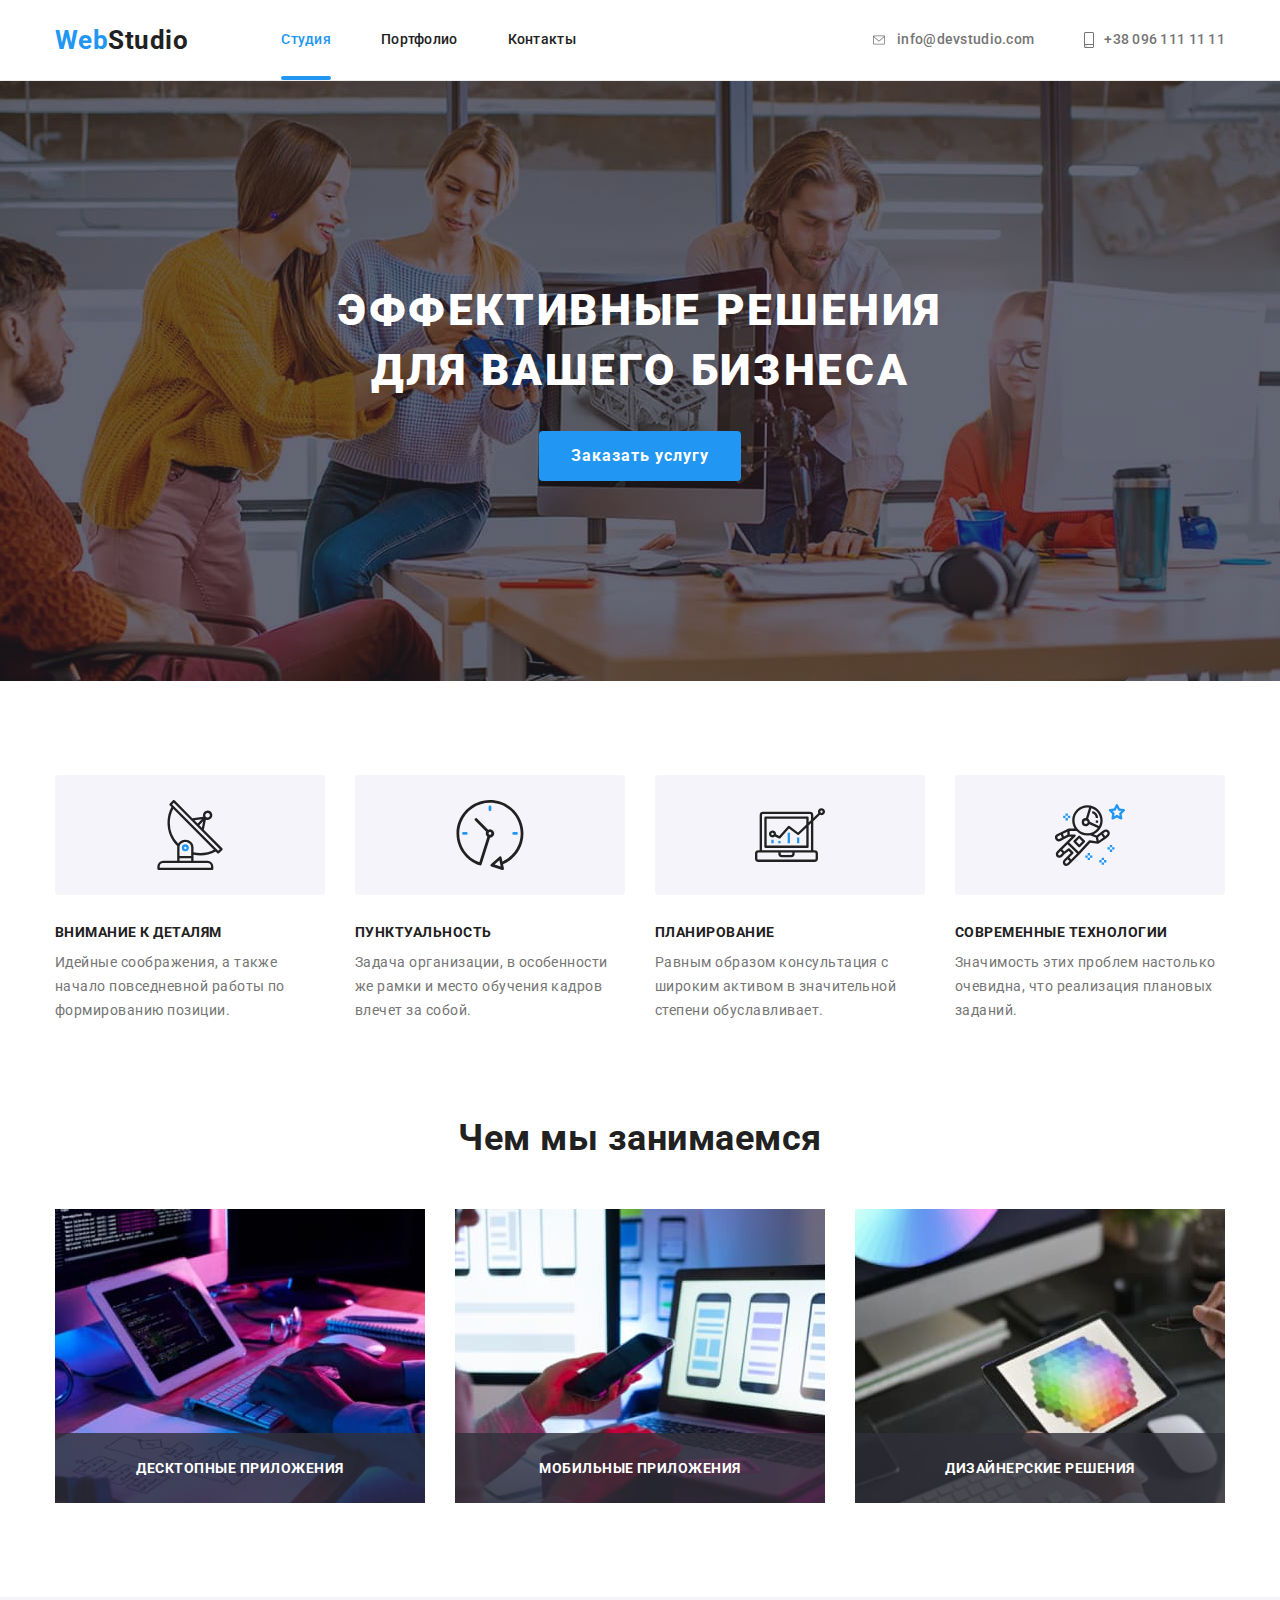
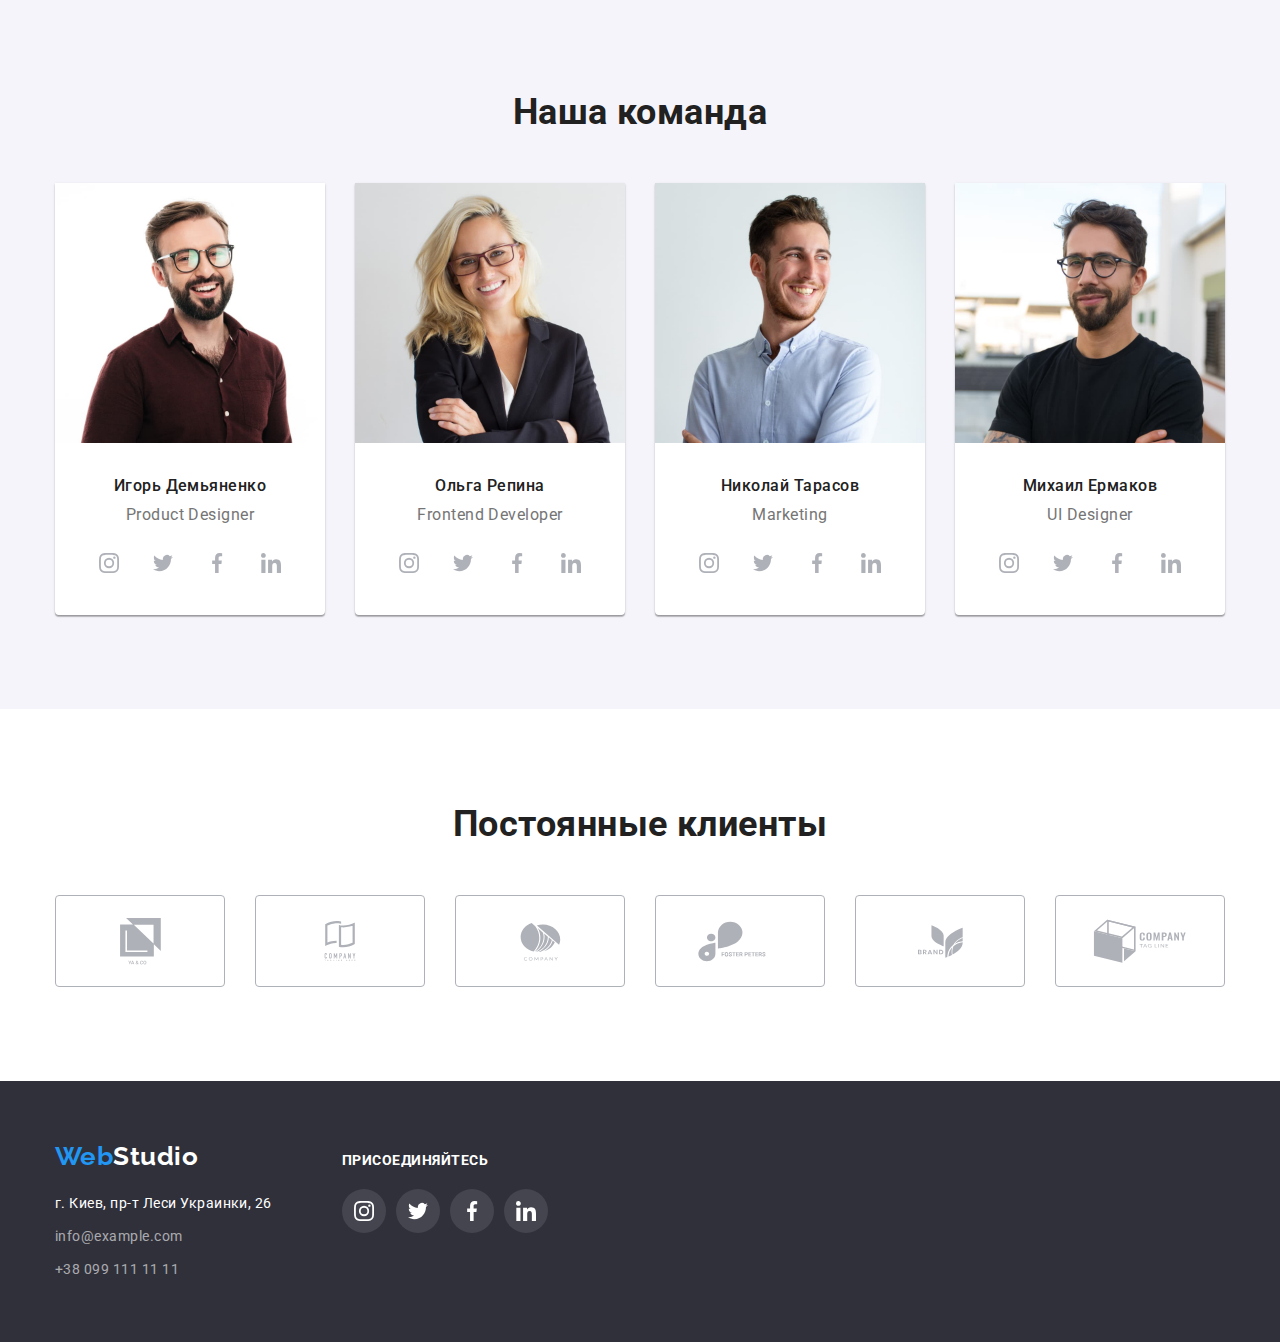
==== index.html @ a9a394bd "Copy start files" ====
<!DOCTYPE html>
<html lang="ru">
  <head>
    <meta charset="UTF-8" />
    <meta http-equiv="X-UA-Compatible" content="IE=edge" />
    <meta name="viewport" content="width=device-width, initial-scale=1.0" />
    <title>Document</title>
    <link rel="preconnect" href="https://fonts.googleapis.com" />
    <link rel="preconnect" href="https://fonts.gstatic.com" crossorigin />
    <link
      href="https://fonts.googleapis.com/css2?family=Raleway:wght@700&family=Roboto:wght@400;500;700;900&display=swap"
      rel="stylesheet"
    />
    <link
      rel="stylesheet"
      href="https://cdnjs.cloudflare.com/ajax/libs/modern-normalize/1.1.0/modern-normalize.min.css"
    />
    <link rel="stylesheet" href="./css/styles.css" />
  </head>

  <body>
    <!-- Шапка -->
    <header class="page-header">
      <nav class="container site-nav">
        <a href="./index.html" lang="en" class="logo link"> <span class="web">Web</span>Studio </a>

        <ul class="nav list">
          <li class="item"><a href="./index.html" class="link current"> Студия </a></li>
          <li class="item"><a href="./portfolio.html" class="link"> Портфолио </a></li>
          <li class="item"><a href="" target="_blank" class="link"> Контакты </a></li>
        </ul>

        <ul class="contacts list">
          <li class="item">
            <a href="mailto:info@devstudio.com" class="mail link">
              <svg class="header-icon" width="16" height="12">
                <use href="./images/icons/icons.svg#prefix__icon-envelope"></use></svg
              >info@devstudio.com
            </a>
          </li>
          <li class="item">
            <a href="tel:+380961111111" class="tel link">
              <svg class="header-icon" width="10" height="16">
                <use href="./images/icons/icons.svg#prefix__icon-smartphone"></use></svg
              >+38 096 111 11 11
            </a>
          </li>
        </ul>
      </nav>
    </header>

    <!-- Основная часть -->

    <main>
      <!-- Герой -->
      <section class="hero">
        <h1 class="hero-title">Эффективные решения для вашего бизнеса</h1>
        <button type="button" class="hero-button" data-modal-open>Заказать услугу</button>
      </section>

      <!-- Наши качества -->

      <section class="section skills">
        <div class="container">
          <h2 class="hidden-title">Наши качества</h2>
          <!-- Спрячем потом с помощью CSS -->
          <ul class="skills-list list">
            <li class="skill">
              <div class="skill-icon">
                <svg class="icon" width="70" height="70">
                  <use href="./images/icons/icons.svg#prefix__icon-antenna"></use>
                </svg>
              </div>
              <h3>Внимание к деталям</h3>
              <p>
                Идейные соображения, а также начало повседневной работы по формированию позиции.
              </p>
            </li>
            <li class="skill">
              <div class="skill-icon">
                <svg class="icon" width="70" height="70">
                  <use href="./images/icons/icons.svg#prefix__icon-clock"></use>
                </svg>
              </div>
              <h3>Пунктуальность</h3>
              <p>
                Задача организации, в особенности же рамки и место обучения кадров влечет за собой.
              </p>
            </li>
            <li class="skill">
              <div class="skill-icon">
                <svg class="icon" width="70" height="70">
                  <use href="./images/icons/icons.svg#prefix__icon-diagram"></use>
                </svg>
              </div>
              <h3>Планирование</h3>
              <p>
                Равным образом консультация с широким активом в значительной степени обуславливает.
              </p>
            </li>
            <li class="skill">
              <div class="skill-icon">
                <svg class="icon" width="70" height="70">
                  <use href="./images/icons/icons.svg#prefix__icon-astronaut"></use>
                </svg>
              </div>
              <h3>Cовременные технологии</h3>
              <p>Значимость этих проблем настолько очевидна, что реализация плановых заданий.</p>
            </li>
          </ul>
        </div>
      </section>

      <!-- Чем мы занимаемся -->

      <section class="section work-areas">
        <div class="container">
          <h2 class="section-title">Чем мы занимаемся</h2>
          <ul class="work-areas-list list">
            <li class="work-area-item">
              <img src="./images/img1.jpg" alt="Пишем код" width="370" height="294" />
              <div class="text-over">
                <p>Десктопные приложения</p>
              </div>
            </li>
            <li class="work-area-item">
              <img
                src="./images/img2.jpg"
                alt="Тестируем приложения на смартфоне"
                width="370"
                height="294"
              />
              <div class="text-over">
                <p>Мобильные приложения</p>
              </div>
            </li>
            <li class="work-area-item">
              <img
                src="./images/img3.jpg"
                alt="Подбираем цветовую гамму"
                width="370"
                height="294"
              />
              <div class="text-over">
                <p>Дизайнерские решения</p>
              </div>
            </li>
          </ul>
        </div>
      </section>

      <!-- Наша команда -->

      <section class="section team">
        <div class="container">
          <h2 class="section-title">Наша команда</h2>
          <ul class="our-team list">
            <li class="team-member igor">
              <img src="./images/img4.jpg" alt="Фото Игорь Демьяненко" width="270" height="260" />
              <div class="description">
                <h3 class="name">Игорь Демьяненко</h3>
                <p lang="en" class="position">Product Designer</p>
                <ul class="social-media-list list">
                  <li class="social-media-icon">
                    <a href="" class="social-link">
                      <svg class="icon" width="20" height="20">
                        <use href="./images/icons/icons.svg#prefix__icon-instagram"></use>
                      </svg>
                    </a>
                  </li>
                  <li class="social-media-icon">
                    <a href="" class="social-link">
                      <svg class="icon" width="20" height="20">
                        <use href="./images/icons/icons.svg#prefix__icon-twitter"></use>
                      </svg>
                    </a>
                  </li>
                  <li class="social-media-icon">
                    <a href="" class="social-link">
                      <svg class="icon" width="20" height="20">
                        <use href="./images/icons/icons.svg#prefix__icon-facebook"></use>
                      </svg>
                    </a>
                  </li>
                  <li class="social-media-icon">
                    <a href="" class="social-link">
                      <svg class="icon" width="20" height="20">
                        <use href="./images/icons/icons.svg#prefix__icon-linkedin"></use>
                      </svg>
                    </a>
                  </li>
                </ul>
              </div>
            </li>
            <li class="team-member olga">
              <img src="./images/img5.jpg" alt="Фото Ольга Репина" width="270" height="260" />
              <div class="description">
                <h3 class="name">Ольга Репина</h3>
                <p lang="en" class="position">Frontend Developer</p>
                <ul class="social-media-list list">
                  <li class="social-media-icon">
                    <a href="" class="social-link">
                      <svg class="icon" width="20" height="20">
                        <use href="./images/icons/icons.svg#prefix__icon-instagram"></use>
                      </svg>
                    </a>
                  </li>
                  <li class="social-media-icon">
                    <a href="" class="social-link">
                      <svg class="icon" width="20" height="20">
                        <use href="./images/icons/icons.svg#prefix__icon-twitter"></use>
                      </svg>
                    </a>
                  </li>
                  <li class="social-media-icon">
                    <a href="" class="social-link">
                      <svg class="icon" width="20" height="20">
                        <use href="./images/icons/icons.svg#prefix__icon-facebook"></use>
                      </svg>
                    </a>
                  </li>
                  <li class="social-media-icon">
                    <a href="" class="social-link">
                      <svg class="icon" width="20" height="20">
                        <use href="./images/icons/icons.svg#prefix__icon-linkedin"></use>
                      </svg>
                    </a>
                  </li>
                </ul>
              </div>
            </li>
            <li class="team-member nicholas">
              <img src="./images/img6.jpg" alt="Фото Николай Тарасов" width="270" height="260" />
              <div class="description">
                <h3 class="name">Николай Тарасов</h3>
                <p lang="en" class="position">Marketing</p>
                <ul class="social-media-list list">
                  <li class="social-media-icon">
                    <a href="" class="social-link">
                      <svg class="icon" width="20" height="20">
                        <use href="./images/icons/icons.svg#prefix__icon-instagram"></use>
                      </svg>
                    </a>
                  </li>
                  <li class="social-media-icon">
                    <a href="" class="social-link">
                      <svg class="icon" width="20" height="20">
                        <use href="./images/icons/icons.svg#prefix__icon-twitter"></use>
                      </svg>
                    </a>
                  </li>
                  <li class="social-media-icon">
                    <a href="" class="social-link">
                      <svg class="icon" width="20" height="20">
                        <use href="./images/icons/icons.svg#prefix__icon-facebook"></use>
                      </svg>
                    </a>
                  </li>
                  <li class="social-media-icon">
                    <a href="" class="social-link">
                      <svg class="icon" width="20" height="20">
                        <use href="./images/icons/icons.svg#prefix__icon-linkedin"></use>
                      </svg>
                    </a>
                  </li>
                </ul>
              </div>
            </li>
            <li class="team-member michael">
              <img src="./images/img7.jpg" alt="Фото Михаил Ермаков" width="270" height="260" />
              <div class="description">
                <h3 class="name">Михаил Ермаков</h3>
                <p lang="en" class="position">UI Designer</p>
                <ul class="social-media-list list">
                  <li class="social-media-icon">
                    <a href="" class="social-link">
                      <svg class="icon" width="20" height="20">
                        <use href="./images/icons/icons.svg#prefix__icon-instagram"></use>
                      </svg>
                    </a>
                  </li>
                  <li class="social-media-icon">
                    <a href="" class="social-link">
                      <svg class="icon" width="20" height="20">
                        <use href="./images/icons/icons.svg#prefix__icon-twitter"></use>
                      </svg>
                    </a>
                  </li>
                  <li class="social-media-icon">
                    <a href="" class="social-link">
                      <svg class="icon" width="20" height="20">
                        <use href="./images/icons/icons.svg#prefix__icon-facebook"></use>
                      </svg>
                    </a>
                  </li>
                  <li class="social-media-icon">
                    <a href="" class="social-link">
                      <svg class="icon" width="20" height="20">
                        <use href="./images/icons/icons.svg#prefix__icon-linkedin"></use>
                      </svg>
                    </a>
                  </li>
                </ul>
              </div>
            </li>
          </ul>
        </div>
      </section>

      <!-- Постоянные клиенты -->

      <section class="section clients">
        <div class="container">
          <h2 class="section-title">Постоянные клиенты</h2>
          <ul class="clients-list list">
            <li class="client-list-item">
              <a href="" class="client-company link">
                <svg class="client-icon" width="41" height="46.7">
                  <use href="./images/icons/icons.svg#prefix__icon-yaco"></use>
                </svg>
              </a>
            </li>
            <li class="client-list-item">
              <a href="" class="client-company link">
                <svg class="client-icon" width="40" height="52">
                  <use href="./images/icons/icons.svg#prefix__icon-company-tagline"></use>
                </svg>
              </a>
            </li>
            <li class="client-list-item">
              <a href="" class="client-company link">
                <svg class="client-icon" width="43" height="41">
                  <use href="./images/icons/icons.svg#prefix__icon-company"></use>
                </svg>
              </a>
            </li>
            <li class="client-list-item">
              <a href="" class="client-company link">
                <svg class="client-icon" width="84" height="41">
                  <use href="./images/icons/icons.svg#prefix__icon-foster-petters"></use>
                </svg>
              </a>
            </li>
            <li class="client-list-item">
              <a href="" class="client-company link">
                <svg class="client-icon" width="63" height="45">
                  <use href="./images/icons/icons.svg#prefix__icon-brand"></use>
                </svg>
              </a>
            </li>
            <li class="client-list-item">
              <a href="" class="client-company link">
                <svg class="client-icon" width="94" height="44">
                  <use href="./images/icons/icons.svg#prefix__icon-tag-line"></use>
                </svg>
              </a>
            </li>
          </ul>
        </div>
      </section>
    </main>

    <!-- Футер -->

    <footer class="page-footer">
      <div class="container footer-flex">
        <div>
          <a href="./index.html" lang="en" class="white-logo link">
            <span class="web">Web</span>Studio
          </a>

          <address>
            <ul class="address-list list">
              <li>
                <a
                  href="https://goo.gl/maps/A1SFex8QC9FyxfqN6"
                  target="_blank"
                  rel="noopener noreferrer"
                  class="link"
                >
                  г. Киев, пр-т Леси Украинки, 26
                </a>
              </li>
              <li>
                <a href="mailto:info@example.com" class="link"> info@example.com </a>
              </li>
              <li><a href="tel:+380991111111" class="link">+38 099 111 11 11</a></li>
            </ul>
          </address>
        </div>
        <div class="social-links">
          <h2 class="hidden-title">Социальные сети</h2>
          <h3>Присоединяйтесь</h3>
          <ul class="social-media-list list">
            <li class="footer-media-icon">
              <a href="" class="footer-social-link">
                <svg class="icon" width="20" height="20">
                  <use href="./images/icons/icons.svg#prefix__icon-instagram"></use>
                </svg>
              </a>
            </li>
            <li class="footer-media-icon">
              <a href="" class="footer-social-link">
                <svg class="icon" width="20" height="20">
                  <use href="./images/icons/icons.svg#prefix__icon-twitter"></use>
                </svg>
              </a>
            </li>
            <li class="footer-media-icon">
              <a href="" class="footer-social-link">
                <svg class="icon" width="20" height="20">
                  <use href="./images/icons/icons.svg#prefix__icon-facebook"></use>
                </svg>
              </a>
            </li>
            <li class="footer-media-icon">
              <a href="" class="footer-social-link">
                <svg class="icon" width="20" height="20">
                  <use href="./images/icons/icons.svg#prefix__icon-linkedin"></use>
                </svg>
              </a>
            </li>
          </ul>
        </div>
      </div>
    </footer>

    <div class="backdrop is-hidden" data-modal>
      <div class="modal">
        <button class="close-icon" data-modal-close>
          <svg width="18" height="18">
            <use href="./images/icons/icons.svg#icon-close-btn"></use>
          </svg>
        </button>
      </div>
    </div>
    <script src="./js/modal.js"></script>
  </body>
</html>
---- css/styles.css ----
:root {
  --primary-text-color: #212121;
  --secondary-text-color: #757575;
  --accent-color: #2196f3;
  --main-white: #ffffff;
  --dark-bg-color: #2f303a;
  --light-bg-color: #f5f4fa;
  --transition-duration: 250ms;
  --transition-timing-function: cubic-bezier(0.4, 0, 0.2, 1);
}

body {
  color: var(--primary-text-color);
  background-color: var(--main-white, #ffffff);

  font-family: Roboto, sans-serif;
  letter-spacing: 0.03em;
}

.page-header {
  background-color: #ffffff;
  border-bottom: 1px solid #ececec;
}

.container {
  width: 1200px;
  margin-left: auto;
  margin-right: auto;
  padding-left: 15px;
  padding-right: 15px;
}

/* logo */
.site-nav {
  display: flex;
  align-items: center;
}
.logo {
  color: var(--primary-text-color);

  font-family: Raleway, sans-serif;
  font-weight: 700;
  font-size: 26px;
  line-height: 1.19;
}
.web {
  color: var(--accent-color);
}

/* header */
.list {
  padding: 0;
  margin: 0;

  list-style: none;
}
.link,
.link:visited {
  text-decoration: none;
  color: inherit;
  font-family: inherit;

  transition-property: color;
  transition-duration: var(--transition-duration);
  transition-timing-function: var(--transition-timing-function);
}
.nav {
  display: flex;
  margin-left: 93px;
}
.nav .item {
  position: relative;
}
.nav .item:not(:last-child) {
  margin-right: 50px;
}

.nav .link {
  display: block;
  padding-top: 32px;
  padding-bottom: 32px;

  color: var(--primary-text-color);

  font-weight: 500;
  font-size: 14px;
  line-height: 1.14;
  letter-spacing: 0.02em;
}
.nav .link.current {
  color: var(--accent-color);
}
.current::after {
  content: '';
  position: absolute;
  left: 0;
  bottom: 0;

  height: 4px;
  width: 100%;
  background: #2196f3;
  border-radius: 2px;
}

.contacts {
  display: flex;
  margin-left: auto;
}
.contacts .item + .item {
  margin-left: 50px;
}

.contacts .link {
  display: block;
  padding-top: 32px;
  padding-bottom: 32px;

  color: var(--secondary-text-color);

  font-weight: 500;
  font-size: 14px;
  line-height: 1.14;
  letter-spacing: 0.02em;
}
.site-nav .link:hover,
.site-nav .link:focus {
  color: var(--accent-color);
}
.contacts .item > a {
  display: inline-flex;
  justify-content: center;
  align-items: center;
}
.header-icon {
  fill: currentColor;
  margin-right: 10px;
}

/* hero */
.hero {
  max-width: 1600px;
  min-height: 600px;
  margin-left: auto;
  margin-right: auto;

  padding-top: 200px;
  padding-bottom: 200px;

  background-color: #c4c4c4;
  background-image: linear-gradient(to right, rgba(47, 48, 58, 0.4), rgba(47, 48, 58, 0.4)),
    url(../images/icons/fon.jpg);
  background-repeat: no-repeat;
  background-position: center;
  background-size: cover;

  /* background-color: var(--secondary-bg-color); */
  text-align: center;
}
.hero-title {
  margin: 0 auto;
  margin-bottom: 30px;
  width: 696px;

  color: var(--main-white);

  font-weight: 900;
  font-size: 44px;
  line-height: 1.36;

  letter-spacing: 0.06em;
  text-transform: uppercase;
}
.hero-button {
  display: inline-block;
  padding: 10px 32px;
  border-radius: 4px;
  min-width: 200px;
  border: none;

  color: var(--main-white);
  background-color: var(--accent-color);
  cursor: pointer;

  font-family: inherit;
  font-weight: 700;
  font-size: 16px;
  line-height: 1.88;
  letter-spacing: 0.06em;
}

.backdrop {
  position: fixed;
  top: 0;
  left: 0;
  width: 100%;
  height: 100%;

  background-color: rgba(0, 0, 0, 0.2);
  transition: opacity 300ms var(--transition-timing-function),
    visibility 300ms var(--transition-timing-function);
}
.backdrop.is-hidden {
  opacity: 0;
  pointer-events: none;
  visibility: hidden;
}

.backdrop.is-hidden .modal {
  transform: translate(-50%, -50%) scale(0.5) rotate(360deg);
}

.modal {
  position: absolute;
  z-index: 1;
  top: 50%;
  left: 50%;
  transform: translate(-50%, -50%) scale(1) rotate(0);

  min-width: 528px;
  min-height: 581px;

  background-color: var(--main-white);
  box-shadow: 0px 1px 3px rgba(0, 0, 0, 0.12), 0px 1px 1px rgba(0, 0, 0, 0.14),
    0px 2px 1px rgba(0, 0, 0, 0.2);
  border-radius: 4px;

  transition: transform 300ms var(--transition-timing-function);
}

.close-icon {
  display: flex;
  justify-content: center;
  align-items: center;

  position: absolute;
  top: 8px;
  right: 8px;

  width: 30px;
  height: 30px;

  background-color: var(--main-white);
  border: 1px solid rgba(0, 0, 0, 0.1);
  border-radius: 50%;
}

/* section skills */

/* .section {
  padding-top: 94px;
  padding-bottom: 94px;
}   
- мені зручніше було кожній секції окремо все задавати, 
до того ж, в мене окремо є секції skills & work-areas 
в них відрізняються паддінги, чи їх треба в одну секцію винести? 
*/

.skills {
  padding-top: 94px;
  padding-bottom: 94px;
}
.hidden-title {
  position: absolute;
  width: 1px;
  height: 1px;
  margin: -1px;
  border: 0;
  padding: 0;

  white-space: nowrap;
  clip-path: inset(100%);
  clip: rect(0 0 0 0);
  overflow: hidden;
}
.skills-list {
  display: flex;
  justify-content: space-between;
}
.skill {
  /* width: 270px; */
  width: calc((100% - 3 * 30px) / 4);
}

.skill-icon {
  display: flex;
  justify-content: center;
  align-items: center;

  width: 270px;
  height: 120px;

  background-color: var(--light-bg-color);

  border-radius: 4px;
  margin-top: 0;
  margin-bottom: 30px;
}

.skills-list h3 {
  margin-top: 0;
  margin-bottom: 10px;

  font-weight: 700;
  font-size: 14px;
  line-height: 1.14;

  text-transform: uppercase;
}
.skills-list p {
  margin-top: 0;
  margin-bottom: 0;

  color: var(--secondary-text-color);

  font-size: 14px;
  line-height: 1.71;
}

/* work areas section */
.work-areas {
  margin-top: 0;
  margin-bottom: 0;
  padding-bottom: 94px;
}
.work-areas-list {
  display: flex;
  justify-content: space-between;
  /* vertical-align: bottom; */
}
.section-title {
  margin-top: 0;
  margin-bottom: 50px;

  font-weight: 700;
  font-size: 36px;
  line-height: 1.17;
  text-align: center;
}
.work-area-item {
  position: relative;
}
.work-area-item img {
  display: block;
}

.text-over {
  position: absolute;
  display: flex;
  justify-content: center;
  align-items: center;

  left: 0;
  bottom: 0;

  width: 100%;
  height: 70px;
  padding: 27px;

  background-color: rgba(47, 48, 58, 0.8);
  color: var(--main-white);

  font-weight: 700;
  font-size: 14px;
  line-height: 1, 14;

  text-transform: uppercase;
}

/* team section */
.team {
  padding-top: 94px;
  padding-bottom: 94px;

  background-color: var(--light-bg-color);
}
.our-team {
  display: flex;
  justify-content: space-between;
}

.team-member {
  background-color: var(--main-white);

  box-shadow: 0px 1px 3px rgba(0, 0, 0, 0.12), 0px 1px 1px rgba(0, 0, 0, 0.14),
    0px 2px 1px rgba(0, 0, 0, 0.2);
  border-radius: 0px 0px 4px 4px;
}
.description {
  padding-top: 30px;
  padding-bottom: 30px;
}
.name {
  margin-top: 0;
  margin-bottom: 10px;

  font-weight: 500;
  font-size: 16px;
  line-height: 1.18;
  text-align: center;
}
.position {
  margin-top: 0;
  margin-bottom: 16px;

  color: var(--secondary-text-color);

  font-size: 16px;
  line-height: 1.18;
  text-align: center;
}
.social-media-list {
  display: flex;
  align-items: center;
  justify-content: center;
}
.social-media-icon + .social-media-icon {
  margin-left: 10px;
}
.social-link {
  display: inline-flex;
  justify-content: center;
  align-items: center;

  padding: 0;
  width: 44px;
  height: 44px;
  border-radius: 50%;

  fill: #afb1b8;

  transition: fill var(--transition-duration) var(--transition-timing-function),
    background-color var(--transition-duration) var(--transition-timing-function);
}

.social-link:hover,
.social-link:focus {
  fill: var(--main-white);
  background-color: var(--accent-color);
}

/* clients */
.clients {
  padding-top: 94px;
  padding-bottom: 94px;
}
.clients-list {
  display: flex;
  justify-content: space-between;
}
.client-company {
  display: inline-flex;
  align-items: center;
  justify-content: center;

  width: 170px;
  height: 92px;

  border: 1px solid #afb1b8;
  border-radius: 4px;
  fill: #afb1b8;

  transition: fill var(--transition-duration) var(--transition-timing-function),
    border var(--transition-duration) var(--transition-timing-function);
}

.client-company:hover,
.client-company:focus {
  fill: var(--accent-color);
  border: 1px solid var(--accent-color);
}

/* Portfolio */
/* filter */
.projects {
  padding-top: 94px;
  padding-bottom: 94px;
}
.filter-list {
  padding-bottom: 50px;
  display: flex;
  justify-content: center;
}
.filter-list .item:not(:last-child) {
  margin-right: 8px;
}

.filter-button {
  min-width: 73px;
  padding: 6px 22px;
  border: none;
  border-radius: 4px;

  color: var(--primary-text-color);
  background-color: #f5f4fa;

  font-family: Roboto, sans-serif;
  font-style: normal;
  font-weight: 500;
  font-size: 16px;
  line-height: 1.62;
  text-align: center;
  letter-spacing: 0.03em;

  transition: color var(--transition-duration) var(--transition-timing-function),
    background-color var(--transition-duration) var(--transition-timing-function),
    box-shadow var(--transition-duration) var(--transition-timing-function);
}
.filter-button:hover,
.filter-button:focus {
  color: var(--main-white);
  background-color: var(--accent-color);
  cursor: pointer;

  box-shadow: 0px 3px 1px rgba(0, 0, 0, 0.1), 0px 1px 2px rgba(0, 0, 0, 0.08),
    0px 2px 2px rgba(0, 0, 0, 0.12);
}

/* gallery */
.projects-list {
  display: flex;
  flex-wrap: wrap;
}
.projects-list-item {
  /* width: 370px; */
  width: calc((100% - 60px) / 3);
  margin-right: 30px;
  margin-bottom: 30px;
}
.projects-list-item:nth-child(3n) {
  margin-right: 0;
}
.projects-list-item:nth-last-child(-n + 3) {
  margin-bottom: 0;
}
.project {
  display: block;

  transition: box-shadow var(--transition-duration) var(--transition-timing-function);
}
.overlay {
  position: relative;
  overflow: hidden;
  display: flex;
}
.project-description {
  position: absolute;
  top: 0;
  left: 0;
  display: flex;
  justify-content: center;
  align-items: center;

  width: 100%;
  height: 100%;
  padding: 63px 24px;

  background-color: var(--accent-color);
  opacity: 0.9;
  color: var(--main-white);
  font-size: 18px;
  line-height: 1.5;
  transform: translateY(105%);

  transition: transform var(--transition-duration) var(--transition-timing-function);
}

.project:hover,
.project:focus {
  box-shadow: 0px 1px 1px rgba(0, 0, 0, 0.12), 0px 4px 4px rgba(0, 0, 0, 0.06),
    1px 4px 6px rgba(0, 0, 0, 0.16);
  cursor: pointer;
}

.project:hover .project-description,
.project:focus .project-description {
  transform: translateY(0);
}
.project > img {
  display: block;
}

.projects-list-item .text {
  padding: 20px 24px;
  border-bottom: 1px solid #eeeeee;
  border-left: 1px solid #eeeeee;
  border-right: 1px solid #eeeeee;
}
.project-title {
  margin-top: 0;
  margin-bottom: 4px;

  font-weight: 700;
  font-size: 18px;
  line-height: 2;
  letter-spacing: 0.06em;
}
.project-type {
  margin-top: 0;
  margin-bottom: 0;

  color: var(--secondary-text-color);

  font-size: 16px;
  line-height: 1.88;
}

/* footer */
.page-footer {
  padding-top: 60px;
  padding-bottom: 60px;

  background-color: var(--dark-bg-color);
}
.page-footer .white-logo {
  display: block;
  margin-bottom: 20px;

  color: var(--main-white);

  font-family: Raleway, sans-serif;
  font-weight: 700;
  font-size: 26px;
  line-height: 1.19;
}
.address-list > li:not(:last-child) {
  display: block;
  margin-bottom: 9px;
}
.address-list .link {
  color: rgba(255, 255, 255, 0.6);

  font-style: normal;
  font-weight: 400;
  font-size: 14px;
  line-height: 1.71;
}
.address-list .link:hover,
.address-list .link:focus {
  color: var(--accent-color);
}
.address-list [rel] {
  color: var(--main-white);
}
.social-links h3 {
  margin-top: 0;
  margin-bottom: 20px;

  font-weight: 700;
  font-size: 14px;
  line-height: 1.14;

  text-transform: uppercase;
  color: var(--main-white);
}
.footer-flex {
  display: flex;
  align-items: baseline;
}
.social-links {
  margin-left: 70px;
}
.footer-media-icon + .footer-media-icon {
  margin-left: 10px;
}
.footer-social-link {
  display: inline-flex;
  justify-content: center;
  align-items: center;

  padding: 0;
  width: 44px;
  height: 44px;
  border-radius: 50%;

  fill: var(--main-white);
  background-color: rgba(255, 255, 255, 0.1);

  transition: background-color var(--transition-duration) var(--transition-timing-function);
}
.footer-social-link:hover,
.footer-social-link:focus {
  background-color: var(--accent-color);
}
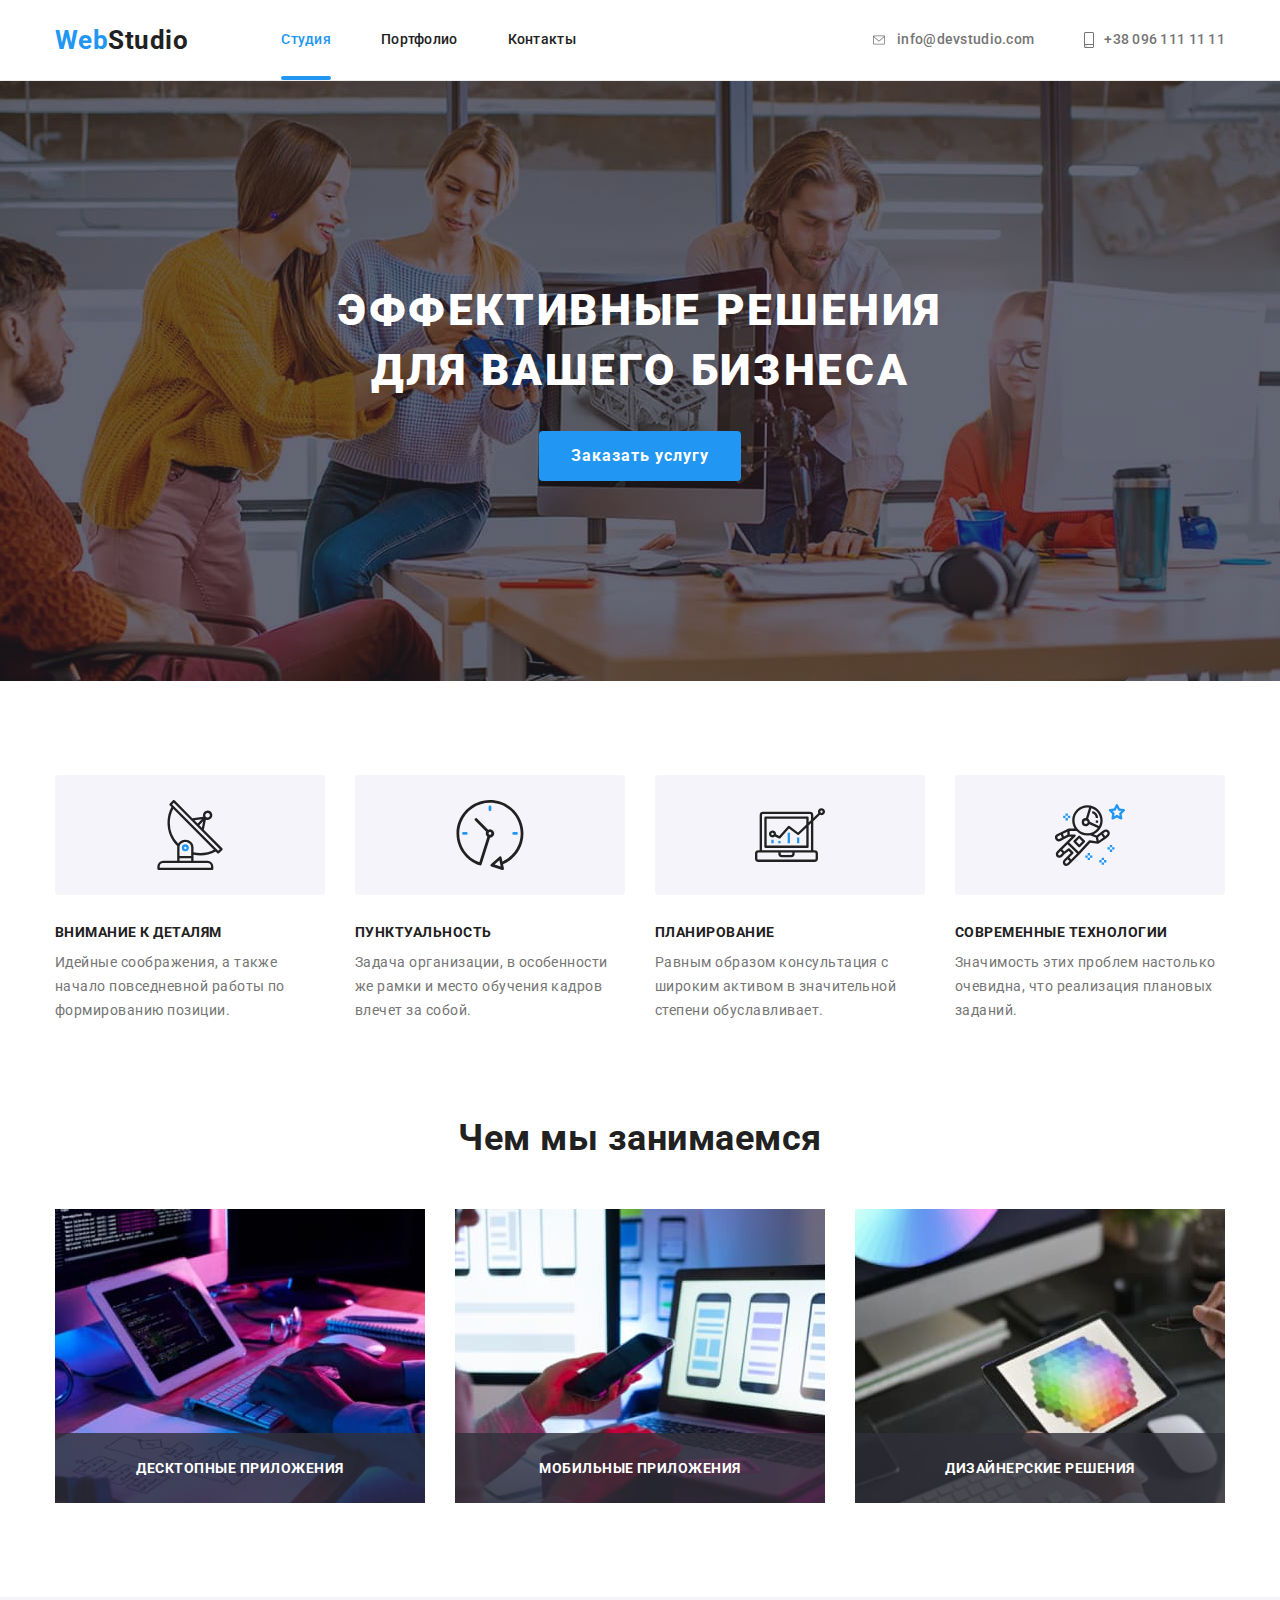
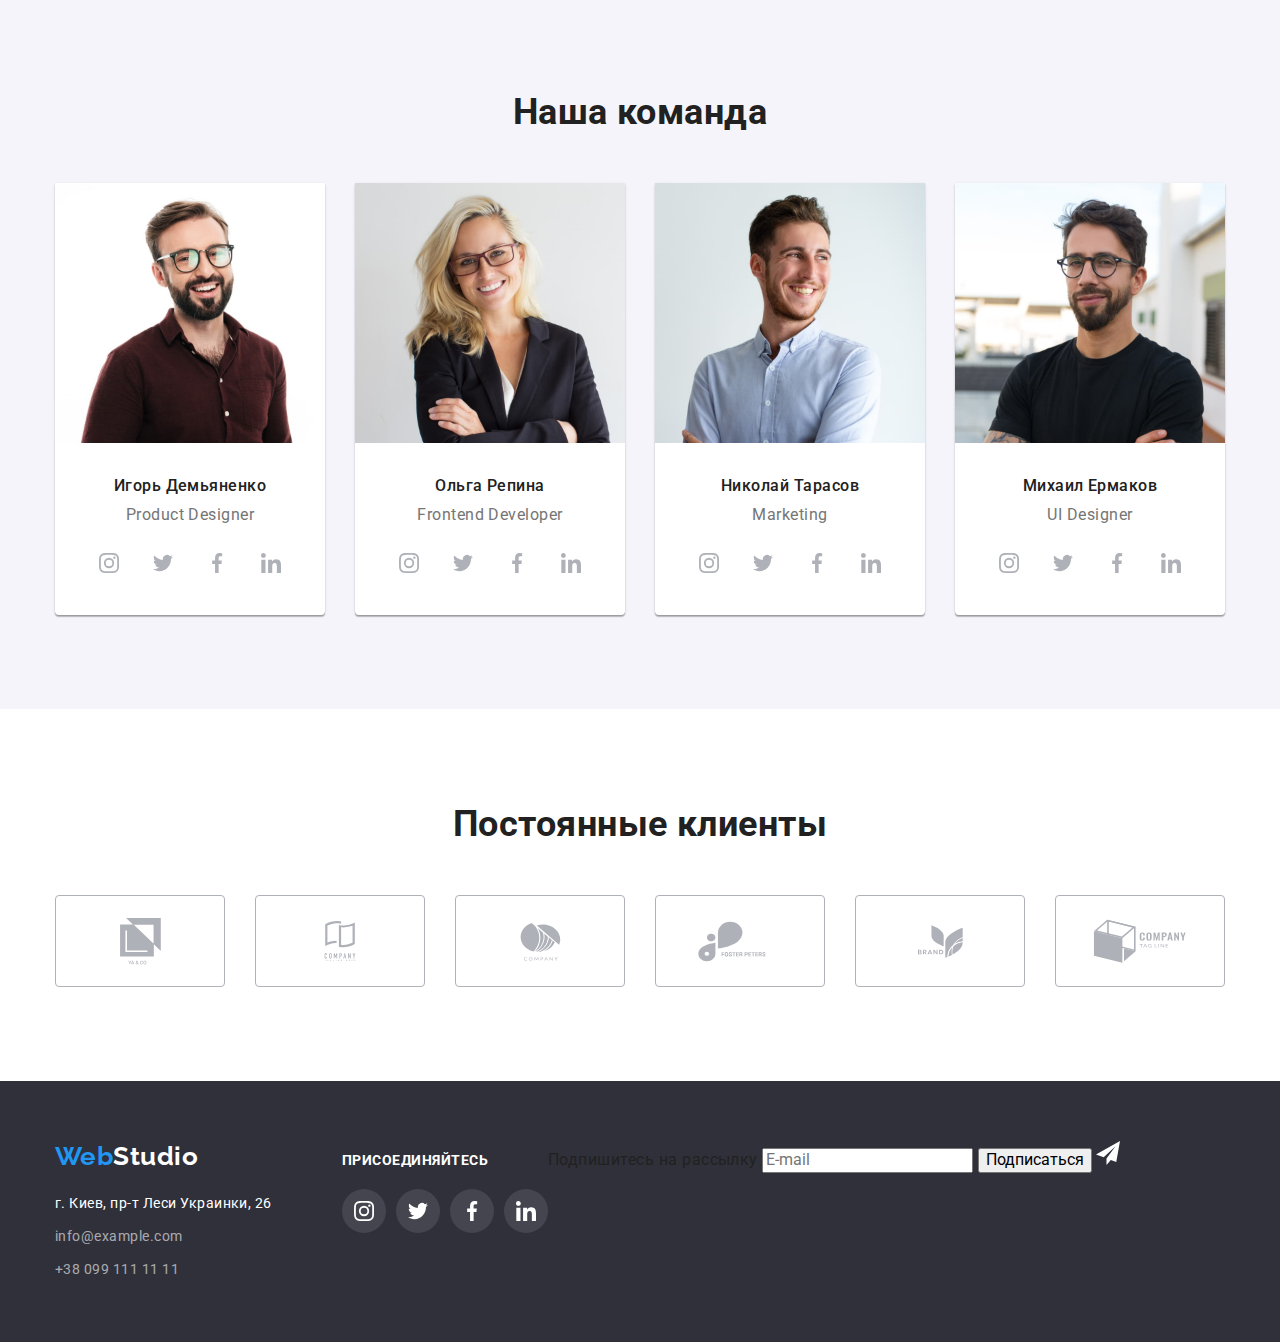
==== commit bef86d13: "savings" ====
--- a/index.html
+++ b/index.html
@@ -422,6 +422,18 @@
             </li>
           </ul>
         </div>
+
+        <form class="form" autocomplete="off">
+          <!-- <div class="form-field"></div> -->
+          <label class="subscription-label">
+            Подпишитесь на рассылку
+            <input class="subscription" type="email" name="E-mail" placeholder="E-mail"
+          /></label>
+          <button class="subscription-button" type="submit">Подписаться</button>
+          <svg class="icon" width="24" height="24">
+            <use href="./images/icons/icons.svg#icon-send"></use>
+          </svg>
+        </form>
       </div>
     </footer>
 
@@ -432,6 +444,47 @@
             <use href="./images/icons/icons.svg#icon-close-btn"></use>
           </svg>
         </button>
+        <form class="form" autocomplete="off">
+          <h1 class="hidden-title">Форма заказа услуги</h1>
+          <h2>Оставьте свои данные, мы вам перезвоним</h2>
+          <div class="form-field">
+            <label for="name" class="form-label">Имя</label>
+            <input type="text" name="username" id="name" class="form-input" autofocus />
+            <svg class="icon" width="18" height="18">
+              <use href="./images/icons/icons.svg#icon-person-black"></use>
+            </svg>
+          </div>
+          <div class="form-field">
+            <label for="tel" class="form-label">Телефон</label>
+            <input type="tel" name="username" id="tel" class="form-input" />
+            <svg class="icon" width="18" height="18">
+              <use href="./images/icons/icons.svg#icon-phone-black"></use>
+            </svg>
+          </div>
+          <div class="form-field">
+            <label for="email" class="form-label">Почта</label>
+            <input type="email" name="email" id="email" class="form-input" />
+            <svg class="icon" width="18" height="18">
+              <use href="./images/icons/icons.svg#icon-email-black"></use>
+            </svg>
+          </div>
+          <div class="form-field">
+            <label for="comments" class="form-label">Комментарий</label>
+            <textarea
+              class="comments"
+              name="comments"
+              id="comments"
+              placeholder="Введите текст"
+            ></textarea>
+          </div>
+          <div class="form-field">
+            <label class="form-label">
+              <input type="checkbox" class="form-input" name="agreement" />
+              Соглашаюсь с рассылкой и принимаю <a href="">Условия договора</a>
+            </label>
+          </div>
+          <button type="submit">Отправить</button>
+        </form>
       </div>
     </div>
     <script src="./js/modal.js"></script>
--- a/css/styles.css
+++ b/css/styles.css
@@ -188,62 +188,6 @@
   letter-spacing: 0.06em;
 }
 
-.backdrop {
-  position: fixed;
-  top: 0;
-  left: 0;
-  width: 100%;
-  height: 100%;
-
-  background-color: rgba(0, 0, 0, 0.2);
-  transition: opacity 300ms var(--transition-timing-function),
-    visibility 300ms var(--transition-timing-function);
-}
-.backdrop.is-hidden {
-  opacity: 0;
-  pointer-events: none;
-  visibility: hidden;
-}
-
-.backdrop.is-hidden .modal {
-  transform: translate(-50%, -50%) scale(0.5) rotate(360deg);
-}
-
-.modal {
-  position: absolute;
-  z-index: 1;
-  top: 50%;
-  left: 50%;
-  transform: translate(-50%, -50%) scale(1) rotate(0);
-
-  min-width: 528px;
-  min-height: 581px;
-
-  background-color: var(--main-white);
-  box-shadow: 0px 1px 3px rgba(0, 0, 0, 0.12), 0px 1px 1px rgba(0, 0, 0, 0.14),
-    0px 2px 1px rgba(0, 0, 0, 0.2);
-  border-radius: 4px;
-
-  transition: transform 300ms var(--transition-timing-function);
-}
-
-.close-icon {
-  display: flex;
-  justify-content: center;
-  align-items: center;
-
-  position: absolute;
-  top: 8px;
-  right: 8px;
-
-  width: 30px;
-  height: 30px;
-
-  background-color: var(--main-white);
-  border: 1px solid rgba(0, 0, 0, 0.1);
-  border-radius: 50%;
-}
-
 /* section skills */
 
 /* .section {
@@ -681,3 +625,59 @@
 .footer-social-link:focus {
   background-color: var(--accent-color);
 }
+
+.backdrop {
+  position: fixed;
+  top: 0;
+  left: 0;
+  width: 100%;
+  height: 100%;
+
+  background-color: rgba(0, 0, 0, 0.2);
+  transition: opacity 300ms var(--transition-timing-function),
+    visibility 300ms var(--transition-timing-function);
+}
+.backdrop.is-hidden {
+  opacity: 0;
+  pointer-events: none;
+  visibility: hidden;
+}
+
+.backdrop.is-hidden .modal {
+  transform: translate(-50%, -50%) scale(0.5) rotate(360deg);
+}
+
+.modal {
+  position: absolute;
+  z-index: 1;
+  top: 50%;
+  left: 50%;
+  transform: translate(-50%, -50%) scale(1) rotate(0);
+
+  min-width: 528px;
+  min-height: 581px;
+
+  background-color: var(--main-white);
+  box-shadow: 0px 1px 3px rgba(0, 0, 0, 0.12), 0px 1px 1px rgba(0, 0, 0, 0.14),
+    0px 2px 1px rgba(0, 0, 0, 0.2);
+  border-radius: 4px;
+
+  transition: transform 300ms var(--transition-timing-function);
+}
+
+.close-icon {
+  display: flex;
+  justify-content: center;
+  align-items: center;
+
+  position: absolute;
+  top: 8px;
+  right: 8px;
+
+  width: 30px;
+  height: 30px;
+
+  background-color: var(--main-white);
+  border: 1px solid rgba(0, 0, 0, 0.1);
+  border-radius: 50%;
+}
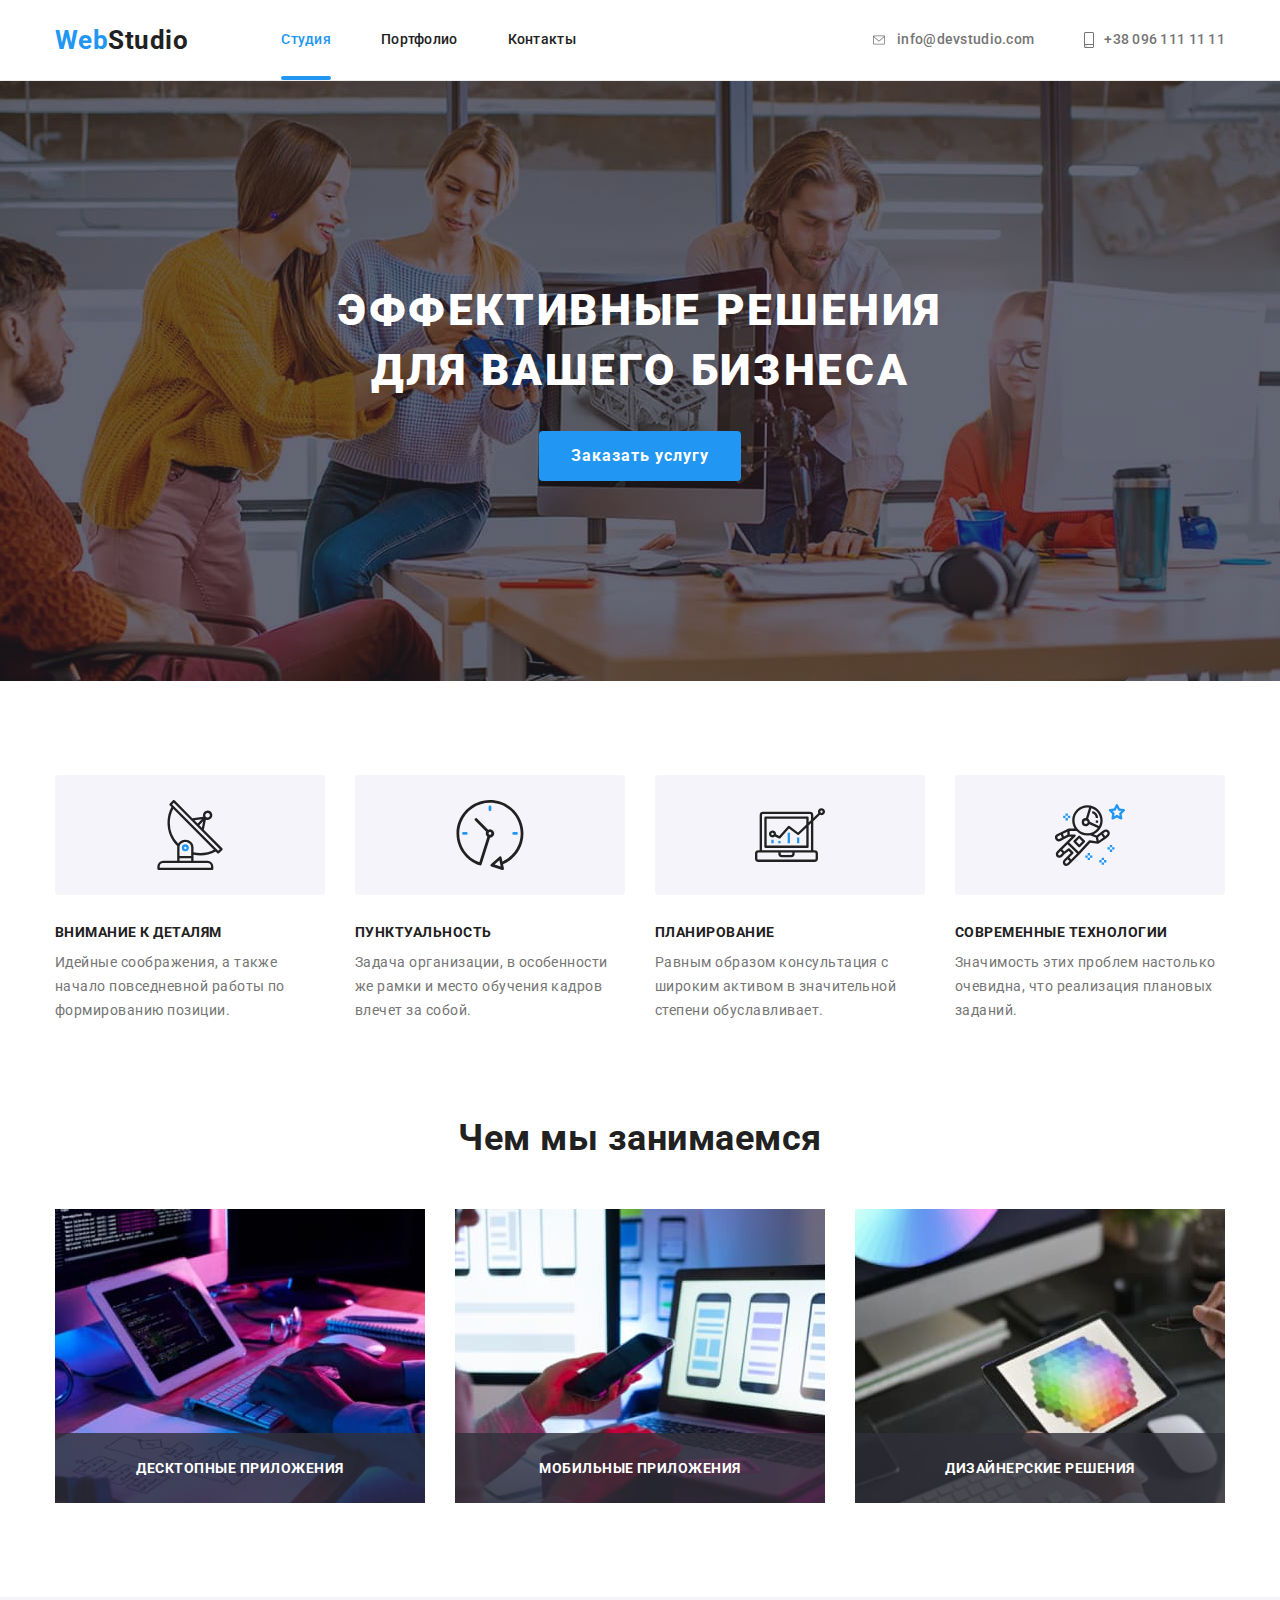
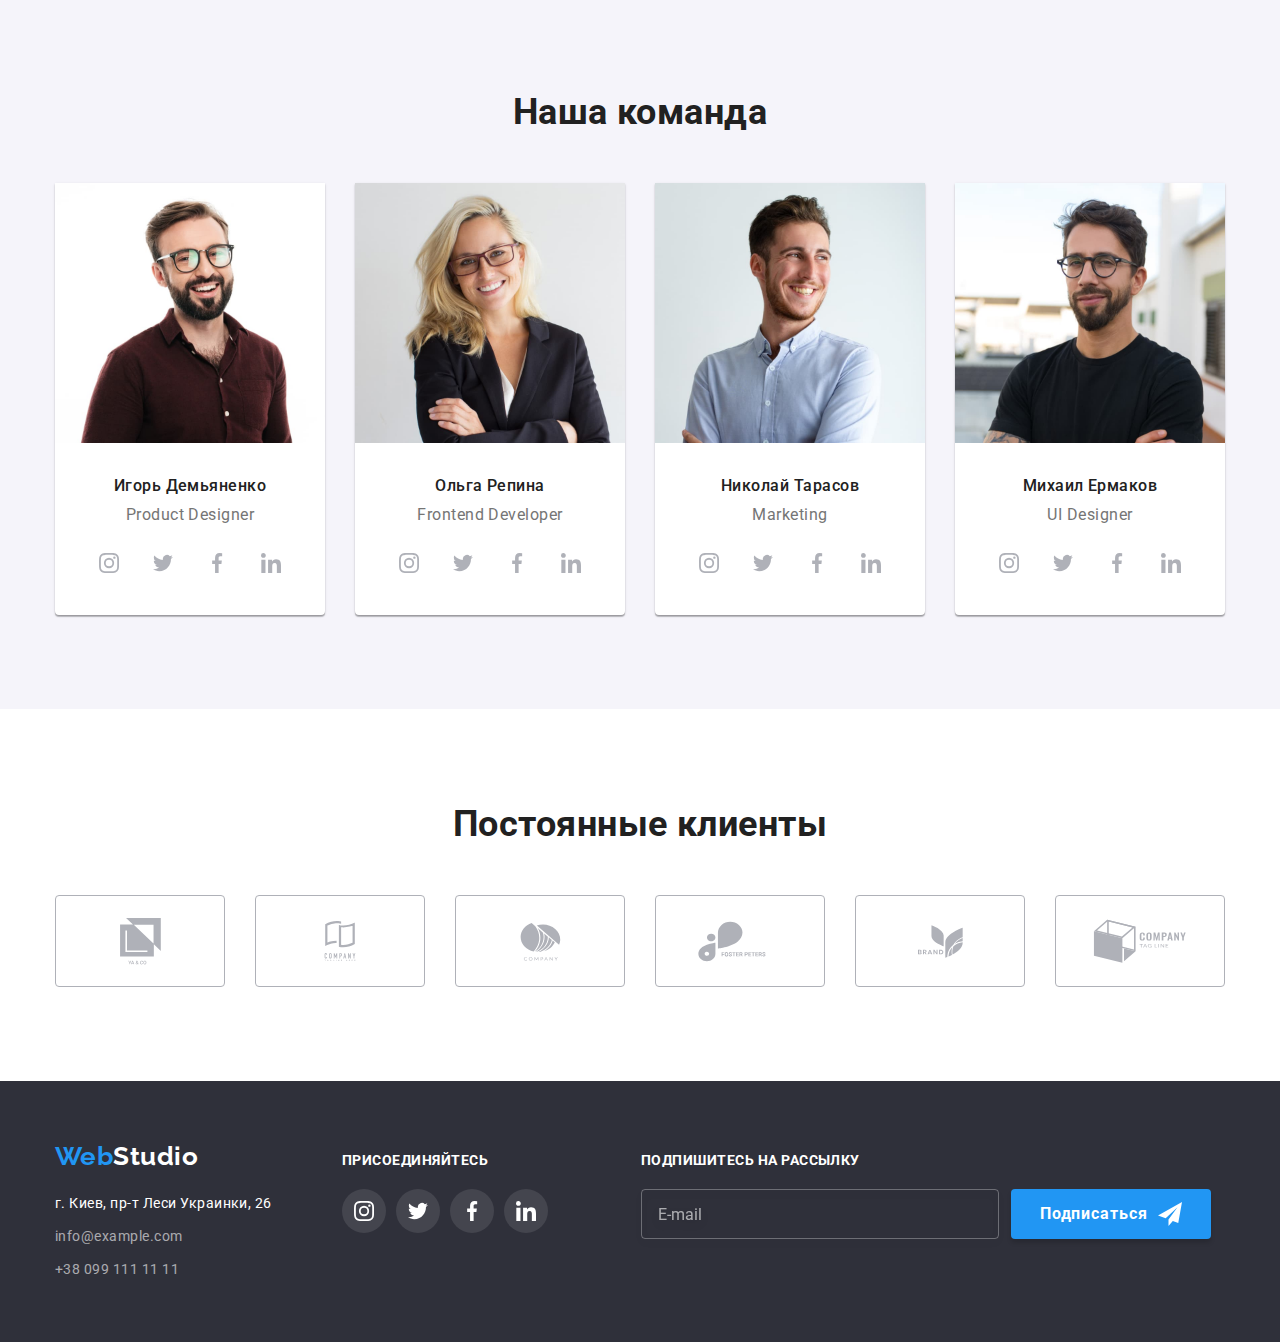
==== commit 60c8c24a: "footer done" ====
--- a/index.html
+++ b/index.html
@@ -423,16 +423,25 @@
           </ul>
         </div>
 
-        <form class="form" autocomplete="off">
-          <!-- <div class="form-field"></div> -->
-          <label class="subscription-label">
-            Подпишитесь на рассылку
-            <input class="subscription" type="email" name="E-mail" placeholder="E-mail"
-          /></label>
-          <button class="subscription-button" type="submit">Подписаться</button>
-          <svg class="icon" width="24" height="24">
-            <use href="./images/icons/icons.svg#icon-send"></use>
-          </svg>
+        <form class="subscription-form">
+          <h3>Подпишитесь на рассылку</h3>
+          <div class="subscription-form-field">
+            <label class="visually-hidden" for="email">Подписка на рассылку</label>
+            <input
+              class="subscription-input"
+              type="email"
+              name="E-mail"
+              id="email"
+              placeholder="E-mail"
+            />
+
+            <button class="subscription-button" type="submit">
+              Подписаться
+              <svg class="icon" width="24" height="24">
+                <use href="./images/icons/icons.svg#icon-send"></use>
+              </svg>
+            </button>
+          </div>
         </form>
       </div>
     </footer>
@@ -440,50 +449,62 @@
     <div class="backdrop is-hidden" data-modal>
       <div class="modal">
         <button class="close-icon" data-modal-close>
-          <svg width="18" height="18">
+          <svg width="11" height="11">
             <use href="./images/icons/icons.svg#icon-close-btn"></use>
           </svg>
         </button>
+        <h1 class="hidden-title">Форма заказа услуги</h1>
+        <p class="modal-title">Оставьте свои данные, мы вам перезвоним</p>
         <form class="form" autocomplete="off">
-          <h1 class="hidden-title">Форма заказа услуги</h1>
-          <h2>Оставьте свои данные, мы вам перезвоним</h2>
           <div class="form-field">
-            <label for="name" class="form-label">Имя</label>
-            <input type="text" name="username" id="name" class="form-input" autofocus />
-            <svg class="icon" width="18" height="18">
-              <use href="./images/icons/icons.svg#icon-person-black"></use>
-            </svg>
+            <label for="name" class="input-label">Имя</label>
+            <div class="input-wrap">
+              <input type="text" name="username" id="name" class="modal-input" autofocus />
+              <svg class="input-icon" width="18" height="18">
+                <use href="./images/icons/icons.svg#icon-person-black"></use>
+              </svg>
+            </div>
           </div>
           <div class="form-field">
-            <label for="tel" class="form-label">Телефон</label>
-            <input type="tel" name="username" id="tel" class="form-input" />
-            <svg class="icon" width="18" height="18">
-              <use href="./images/icons/icons.svg#icon-phone-black"></use>
-            </svg>
+            <label for="tel" class="input-label">Телефон</label>
+            <div class="input-wrap">
+              <input type="tel" name="username" id="tel" class="modal-input" />
+              <svg class="input-icon" width="18" height="18">
+                <use href="./images/icons/icons.svg#icon-phone-black"></use>
+              </svg>
+            </div>
           </div>
           <div class="form-field">
-            <label for="email" class="form-label">Почта</label>
-            <input type="email" name="email" id="email" class="form-input" />
-            <svg class="icon" width="18" height="18">
-              <use href="./images/icons/icons.svg#icon-email-black"></use>
-            </svg>
+            <label for="email" class="input-label">Почта</label>
+            <div class="input-wrap">
+              <input type="email" name="email" id="email" class="modal-input" />
+              <svg class="input-icon" width="18" height="18">
+                <use href="./images/icons/icons.svg#icon-email-black"></use>
+              </svg>
+            </div>
           </div>
-          <div class="form-field">
-            <label for="comments" class="form-label">Комментарий</label>
+          <div class="form-field comments-field">
+            <label for="comments" class="input-label">Комментарий</label>
             <textarea
-              class="comments"
+              class="modal-input comments"
               name="comments"
               id="comments"
               placeholder="Введите текст"
             ></textarea>
           </div>
-          <div class="form-field">
-            <label class="form-label">
-              <input type="checkbox" class="form-input" name="agreement" />
-              Соглашаюсь с рассылкой и принимаю <a href="">Условия договора</a>
+          <div class="form-field agreement">
+            <input
+              type="checkbox"
+              class="modal-check visually-hidden"
+              name="confirm"
+              id="confirm"
+            />
+            <label for="confirm" class="confirm-label">
+              Соглашаюсь с рассылкой и принимаю
+              <a href="" class="link confirm-rools">Условия договора</a>
             </label>
           </div>
-          <button type="submit">Отправить</button>
+          <button type="submit" class="send-button">Отправить</button>
         </form>
       </div>
     </div>
--- a/css/styles.css
+++ b/css/styles.css
@@ -203,7 +203,8 @@
   padding-top: 94px;
   padding-bottom: 94px;
 }
-.hidden-title {
+.hidden-title,
+.visually-hidden {
   position: absolute;
   width: 1px;
   height: 1px;
@@ -585,7 +586,7 @@
 .address-list [rel] {
   color: var(--main-white);
 }
-.social-links h3 {
+.page-footer h3 {
   margin-top: 0;
   margin-bottom: 20px;
 
@@ -599,6 +600,7 @@
 .footer-flex {
   display: flex;
   align-items: baseline;
+  /* justify-content: space-between; */
 }
 .social-links {
   margin-left: 70px;
@@ -625,6 +627,63 @@
 .footer-social-link:focus {
   background-color: var(--accent-color);
 }
+.subscription-form {
+  margin-left: 93px;
+}
+.subscription-form-field {
+  display: flex;
+}
+.subscription-input {
+  width: 358px;
+  height: 50px;
+  padding-left: 16px;
+
+  border: 1px solid rgba(255, 255, 255, 0.3);
+  filter: drop-shadow(0px 4px 4px rgba(0, 0, 0, 0.15));
+  border-radius: 4px;
+
+  background-color: transparent;
+  color: var(--main-white);
+  outline: none;
+
+  cursor: pointer;
+  transition: border-color var(--transition-duration) var(--transition-timing-function);
+}
+.subscription-input::placeholder {
+  color: rgba(255, 255, 255, 0.6);
+}
+.subscription-input:hover,
+.subscription-input:focus {
+  border-color: var(--accent-color);
+}
+.subscription-button {
+  display: flex;
+  align-items: center;
+  justify-content: center;
+
+  padding: 10px;
+  min-width: 200px;
+  margin-left: 12px;
+
+  color: var(--main-white);
+  background-color: var(--accent-color);
+  box-shadow: 0px 4px 4px rgba(0, 0, 0, 0.15);
+  border: none;
+  border-radius: 4px;
+
+  font-family: inherit;
+  font-weight: 700;
+  font-size: 16px;
+  line-height: 1.88;
+  letter-spacing: 0.06em;
+
+  cursor: pointer;
+}
+.subscription-button .icon {
+  margin-left: 10px;
+}
+
+/*  MODAL */
 
 .backdrop {
   position: fixed;
@@ -654,8 +713,9 @@
   left: 50%;
   transform: translate(-50%, -50%) scale(1) rotate(0);
 
-  min-width: 528px;
+  width: 528px;
   min-height: 581px;
+  padding: 40px 39px 40px 41px;
 
   background-color: var(--main-white);
   box-shadow: 0px 1px 3px rgba(0, 0, 0, 0.12), 0px 1px 1px rgba(0, 0, 0, 0.14),
@@ -677,7 +737,157 @@
   width: 30px;
   height: 30px;
 
-  background-color: var(--main-white);
+  background-color: transparent;
   border: 1px solid rgba(0, 0, 0, 0.1);
   border-radius: 50%;
-}
+
+  cursor: pointer;
+  transition: fill var(--transition-duration) var(--transition-timing-function);
+}
+.close-icon:hover,
+.close-icon:focus {
+  fill: var(--accent-color);
+}
+.modal-title {
+  margin-top: 0;
+  margin-bottom: 12px;
+  text-align: center;
+
+  font-weight: 700;
+  font-size: 20px;
+  line-height: 1.15;
+
+  color: var(--primary-text-color);
+}
+
+.form-field {
+  margin-bottom: 10px;
+}
+.input-wrap {
+  position: relative;
+}
+
+.modal-input {
+  width: 100%;
+  height: 40px;
+  padding-left: 42px;
+
+  border: 1px solid rgba(33, 33, 33, 0.2);
+  border-radius: 4px;
+
+  background-color: transparent;
+  color: var(--primary-text-color);
+  outline: none;
+
+  cursor: pointer;
+  transition: border-color var(--transition-duration) var(--transition-timing-function);
+}
+
+.modal-input:focus,
+.modal-input:hover {
+  border-color: var(--accent-color);
+}
+
+.modal-input:focus + .input-icon,
+.modal-input:hover + .input-icon {
+  fill: var(--accent-color);
+}
+
+.input-icon {
+  position: absolute;
+  left: 12px;
+  top: 50%;
+  transform: translateY(-50%);
+  transition: fill var(--transition-duration) var(--transition-timing-function);
+}
+.comments-field {
+  margin-bottom: 20px;
+}
+.comments {
+  resize: none;
+
+  height: 120px;
+  padding: 16px;
+}
+.input-label {
+  display: block;
+  margin-bottom: 4px;
+
+  font-size: 12px;
+  line-height: 1.17;
+  letter-spacing: 0.01em;
+
+  color: var(--secondary-text-color);
+}
+
+.comments::placeholder {
+  color: rgba(117, 117, 117, 0.5);
+}
+
+.agreement {
+  margin-bottom: 30px;
+}
+.confirm-label {
+  position: relative;
+  display: flex;
+  align-items: center;
+  justify-content: center;
+
+  font-size: 14px;
+  line-height: 1.7;
+
+  color: var(--secondary-text-color);
+}
+.confirm-label::before {
+  content: '';
+  width: 16px;
+  height: 15px;
+
+  border: 2px solid var(--primary-text-color);
+  border-radius: 3px;
+  margin-right: 8px;
+}
+.modal-check:checked + .confirm-label::before {
+  background-color: var(--accent-color);
+  background-image: url(../images/icons/check.svg);
+  background-repeat: no-repeat;
+  background-position: center;
+  background-size: contain;
+  border: transparent;
+}
+
+.link.confirm-rools {
+  margin-left: 4px;
+
+  color: var(--accent-color);
+  line-height: 0.85;
+  border-bottom: 1px solid var(--accent-color);
+}
+.send-button {
+  display: flex;
+  justify-content: center;
+  margin-right: auto;
+  margin-left: auto;
+
+  padding: 10px;
+  min-width: 200px;
+
+  color: var(--main-white);
+  background-color: var(--accent-color);
+  box-shadow: 0px 4px 4px rgba(0, 0, 0, 0.15);
+  border: none;
+  border-radius: 4px;
+
+  font-family: inherit;
+  font-weight: 700;
+  font-size: 16px;
+  line-height: 1.88;
+  letter-spacing: 0.06em;
+
+  cursor: pointer;
+  transition: background-color var(--transition-duration) var(--transition-timing-function);
+}
+.send-button:hover,
+.send-button:focus {
+  background-color: #188ce8;
+}
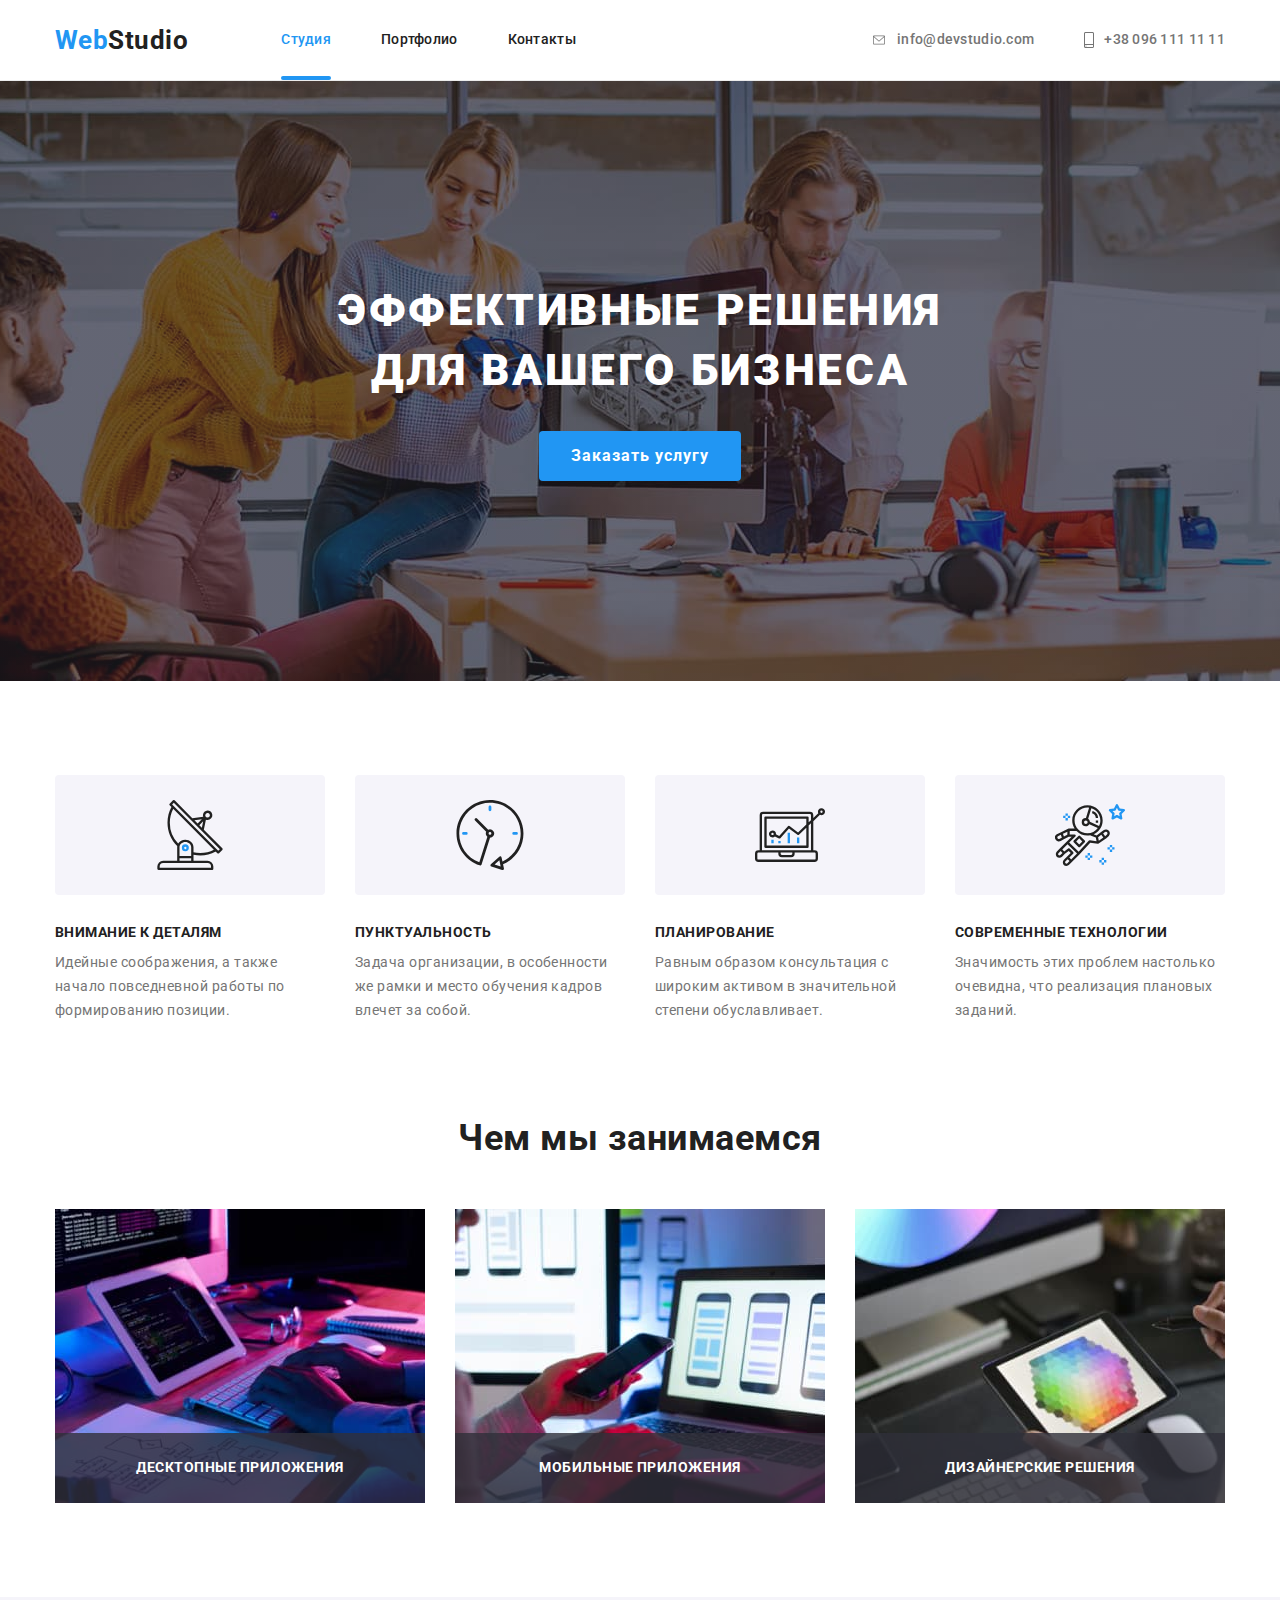
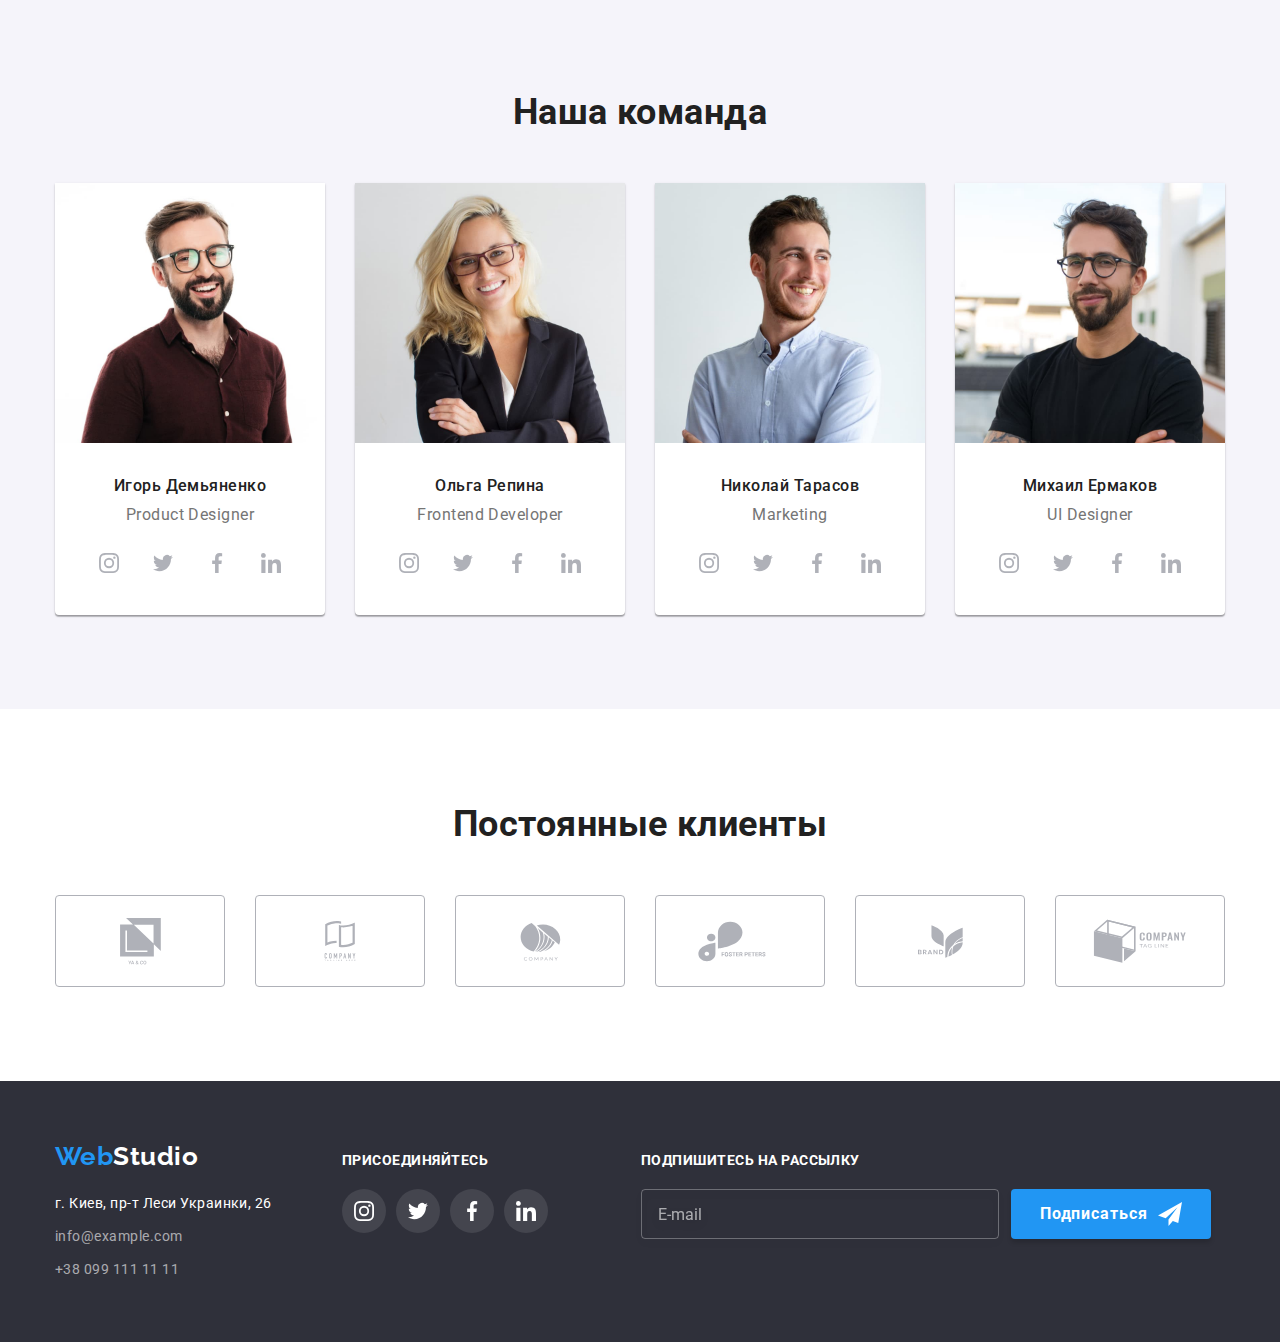
==== commit cf74adcb: "fix" ====
--- a/index.html
+++ b/index.html
@@ -426,12 +426,12 @@
         <form class="subscription-form">
           <h3>Подпишитесь на рассылку</h3>
           <div class="subscription-form-field">
-            <label class="visually-hidden" for="email">Подписка на рассылку</label>
+            <label class="visually-hidden" for="sub-email">Подписка на рассылку</label>
             <input
               class="subscription-input"
               type="email"
               name="E-mail"
-              id="email"
+              id="sub-email"
               placeholder="E-mail"
             />
 
@@ -453,7 +453,7 @@
             <use href="./images/icons/icons.svg#icon-close-btn"></use>
           </svg>
         </button>
-        <h1 class="hidden-title">Форма заказа услуги</h1>
+        <h2 class="hidden-title">Форма заказа услуги</h2>
         <p class="modal-title">Оставьте свои данные, мы вам перезвоним</p>
         <form class="form" autocomplete="off">
           <div class="form-field">
--- a/css/styles.css
+++ b/css/styles.css
@@ -306,7 +306,7 @@
 
   font-weight: 700;
   font-size: 14px;
-  line-height: 1, 14;
+  line-height: 1.14;
 
   text-transform: uppercase;
 }
@@ -855,6 +855,10 @@
   background-size: contain;
   border: transparent;
 }
+.modal-check:hover + .confirm-label::before,
+.modal-check:focus + .confirm-label::before {
+  border-color: var(--accent-color);
+}
 
 .link.confirm-rools {
   margin-left: 4px;
